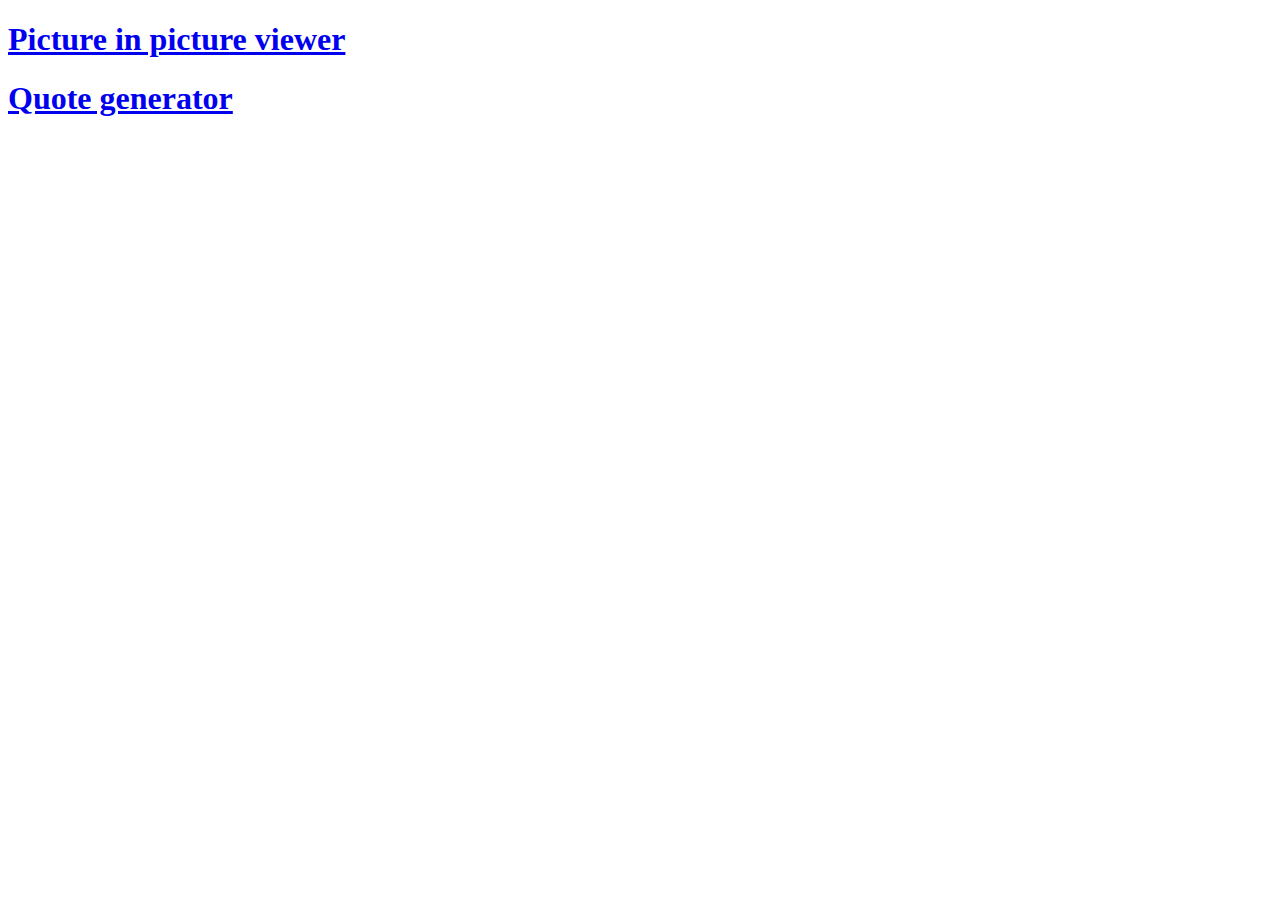
==== index.html @ 493a294d "Add files via upload" ====
<!DOCTYPE html>
<html lang="en">
<head>
    <meta charset="UTF-8">
    <meta http-equiv="X-UA-Compatible" content="IE=edge">
    <meta name="viewport" content="width=device-width, initial-scale=1.0">
    <title>Small projects</title>
</head>
<body>
    <a href="./picture-in-piicture/index.html"><h1>Picture in picture viewer</h1></a>
    <a href="./quote-generator/index.html"><h1>Quote generator</h1></a>
</body>
</html>
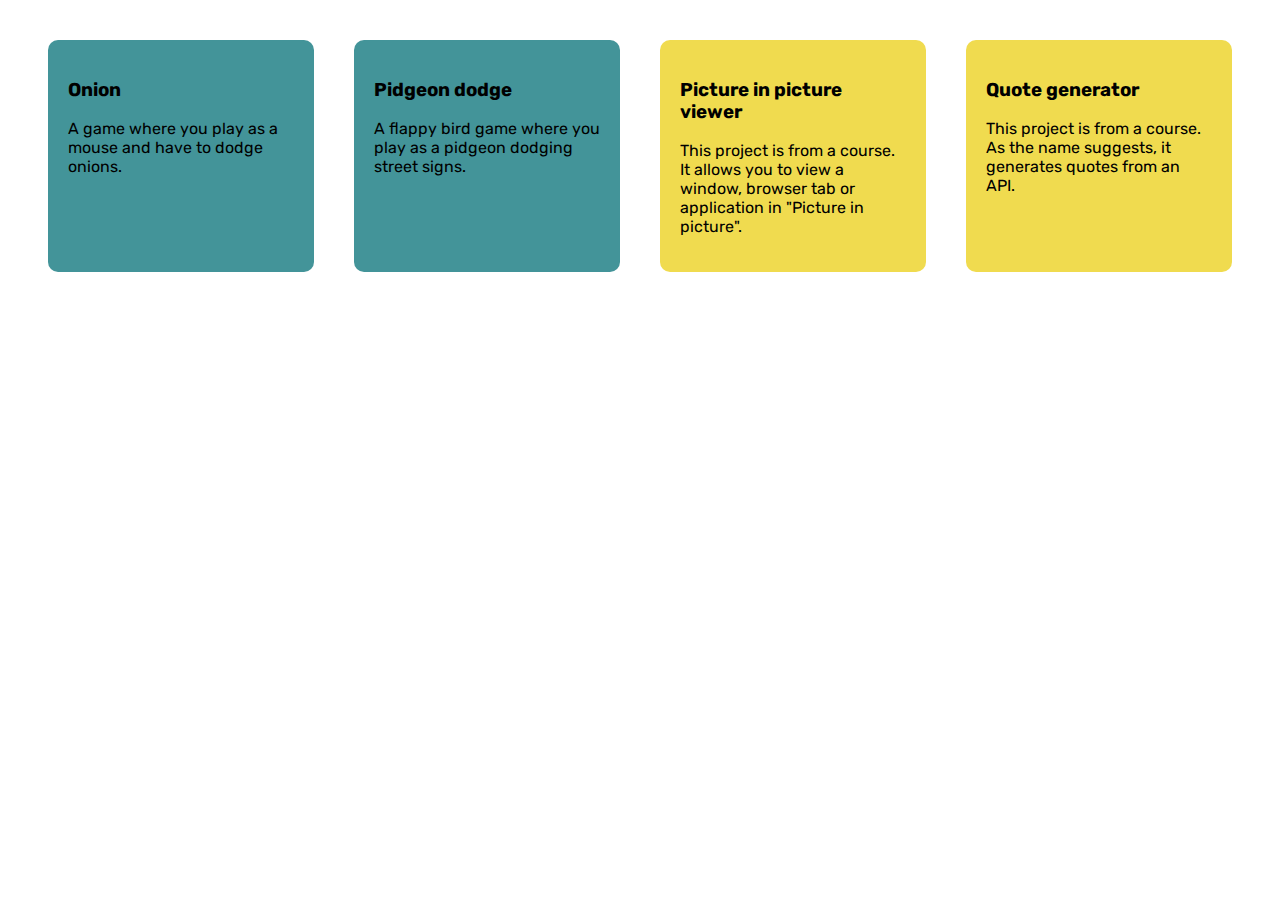
==== commit 974bb650: "changed styling" ====
--- a/index.html
+++ b/index.html
@@ -1,13 +1,70 @@
 <!DOCTYPE html>
 <html lang="en">
-<head>
-    <meta charset="UTF-8">
-    <meta http-equiv="X-UA-Compatible" content="IE=edge">
-    <meta name="viewport" content="width=device-width, initial-scale=1.0">
-    <title>Small projects</title>
-</head>
-<body>
-    <a href="./picture-in-piicture/index.html"><h1>Picture in picture viewer</h1></a>
-    <a href="./quote-generator/index.html"><h1>Quote generator</h1></a>
-</body>
-</html>+  <head>
+    <meta charset="UTF-8" />
+    <meta http-equiv="X-UA-Compatible" content="IE=edge" />
+    <meta name="viewport" content="width=device-width, initial-scale=1.0" />
+    <link
+      rel="stylesheet"
+      href="https://use.fontawesome.com/releases/v5.15.4/css/all.css"
+      integrity="sha384-DyZ88mC6Up2uqS4h/KRgHuoeGwBcD4Ng9SiP4dIRy0EXTlnuz47vAwmeGwVChigm"
+      crossorigin="anonymous"
+    />
+    <link rel="stylesheet" href="style.css" />
+    <title>Youniss | Projects</title>
+  </head>
+  <body>
+    <div class="grid">
+      <section class="container" style="background-color: #439499">
+        <a href="https://younissk.github.io/Onion/"
+          ><h3>Onion</h3>
+          <p>A game where you play as a mouse and have to dodge onions.</p>
+        </a>
+        <div class="technology">
+          <i class="fas fa-gamepad"></i>
+          <i class="fab fa-js-square"></i>
+        </div>
+      </section>
+      <section class="container" style="background-color: #439499">
+        <a href="https://younissk.github.io/flappy-bird-phaser/">
+          <h3>Pidgeon dodge</h3>
+          <p>
+            A flappy bird game where you play as a pidgeon dodging street signs.
+          </p>
+        </a>
+        <div class="technology">
+          <i class="fas fa-gamepad"></i>
+          <i class="fab fa-js-square"></i>
+        </div>
+      </section>
+      <section class="container" style="background-color: #f0db4f">
+        <a href="./picture-in-piicture/index.html"
+          ><h3>Picture in picture viewer</h3>
+          <p>
+            This project is from a course. It allows you to view a window,
+            browser tab or application in "Picture in picture".
+          </p>
+        </a>
+        <div class="technology">
+          <i class="fab fa-js-square"></i>
+          <i class="fab fa-html5"></i>
+          <i class="fab fa-css3-alt"></i>
+        </div>
+      </section>
+      <section class="container" style="background-color: #f0db4f">
+        <a href="./quote-generator/index.html">
+          <h3>Quote generator</h3>
+          <p>
+            This project is from a course. As the name suggests, it generates
+            quotes from an API.
+          </p>
+        </a>
+        <div class="technology">
+          <i class="fab fa-js-square"></i>
+          <i class="fab fa-html5"></i>
+          <i class="fab fa-css3-alt"></i>
+        </div>
+      </section>
+    </div>
+  </body>
+</html>
--- a/style.css
+++ b/style.css
@@ -0,0 +1,23 @@
+@import url("https://fonts.googleapis.com/css2?family=Rubik:wght@300&display=swap");
+
+body {
+  font-family: "Rubik", sans-serif;
+}
+
+.container a {
+  text-decoration: none;
+  color: black;
+}
+
+.container {
+  margin: 20px;
+  padding: 20px;
+  background-color: whitesmoke;
+  border-radius: 10px;
+}
+
+.grid {
+  display: grid;
+  grid-template-columns: repeat(auto-fill, minmax(300px, 1fr));
+  margin: 20px;
+}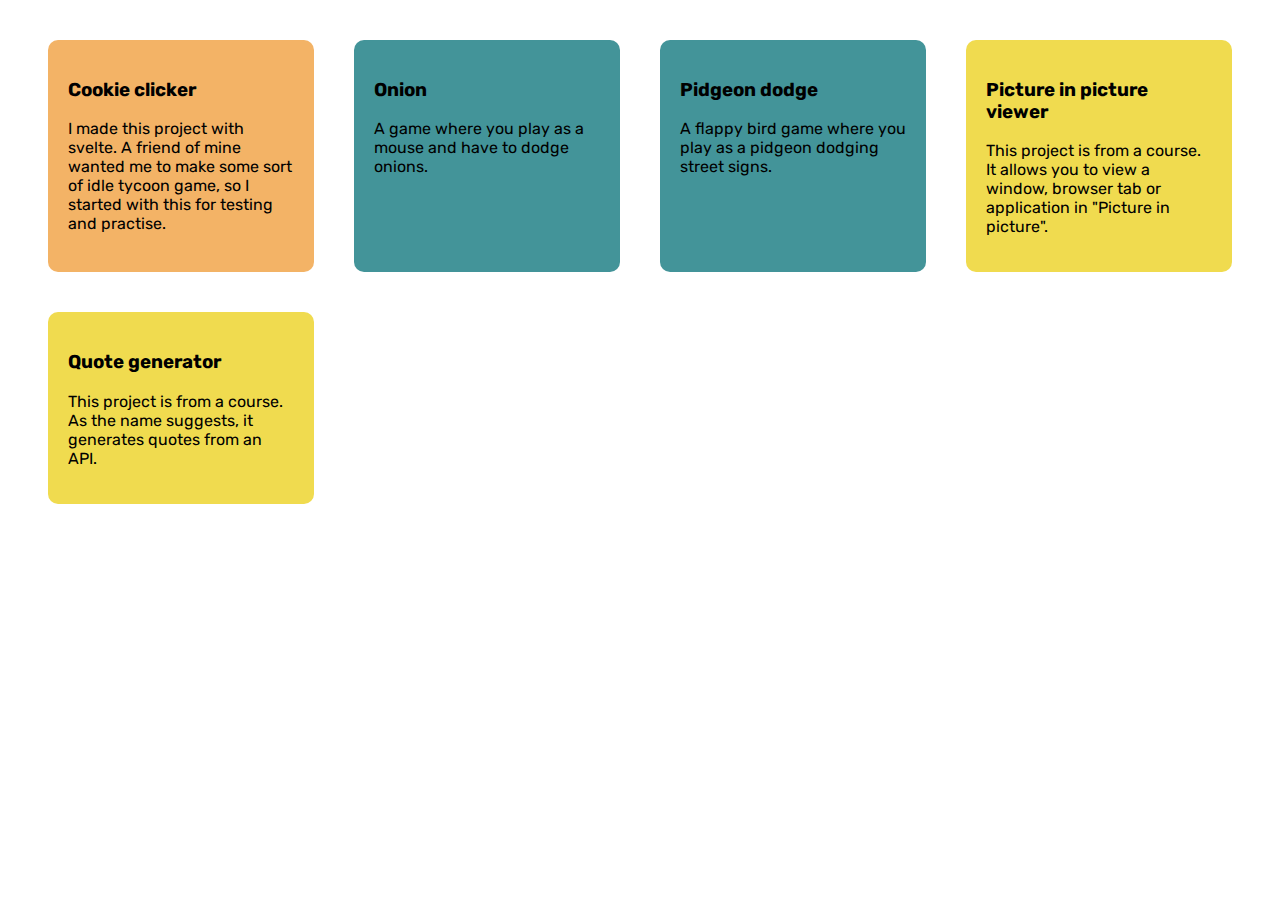
==== commit 83ac115a: "Update index.html" ====
--- a/index.html
+++ b/index.html
@@ -15,6 +15,22 @@
   </head>
   <body>
     <div class="grid">
+      <section class="container" style="background-color: #f3b366">
+        <a href="cookies.youniss.info">
+          <h3>Cookie clicker</h3>
+          <p>
+            I made this project with svelte. A friend of mine wanted me to make
+            some sort of idle tycoon game, so I started with this for testing
+            and practise.
+          </p>
+        </a>
+        <div class="technology">
+          <i class="fas fa-gamepad"></i>
+          <i class="fab fa-js-square"></i>
+          <i class="fab fa-html5"></i>
+          <i class="fab fa-css3-alt"></i>
+        </div>
+      </section>
       <section class="container" style="background-color: #439499">
         <a href="https://younissk.github.io/Onion/"
           ><h3>Onion</h3>
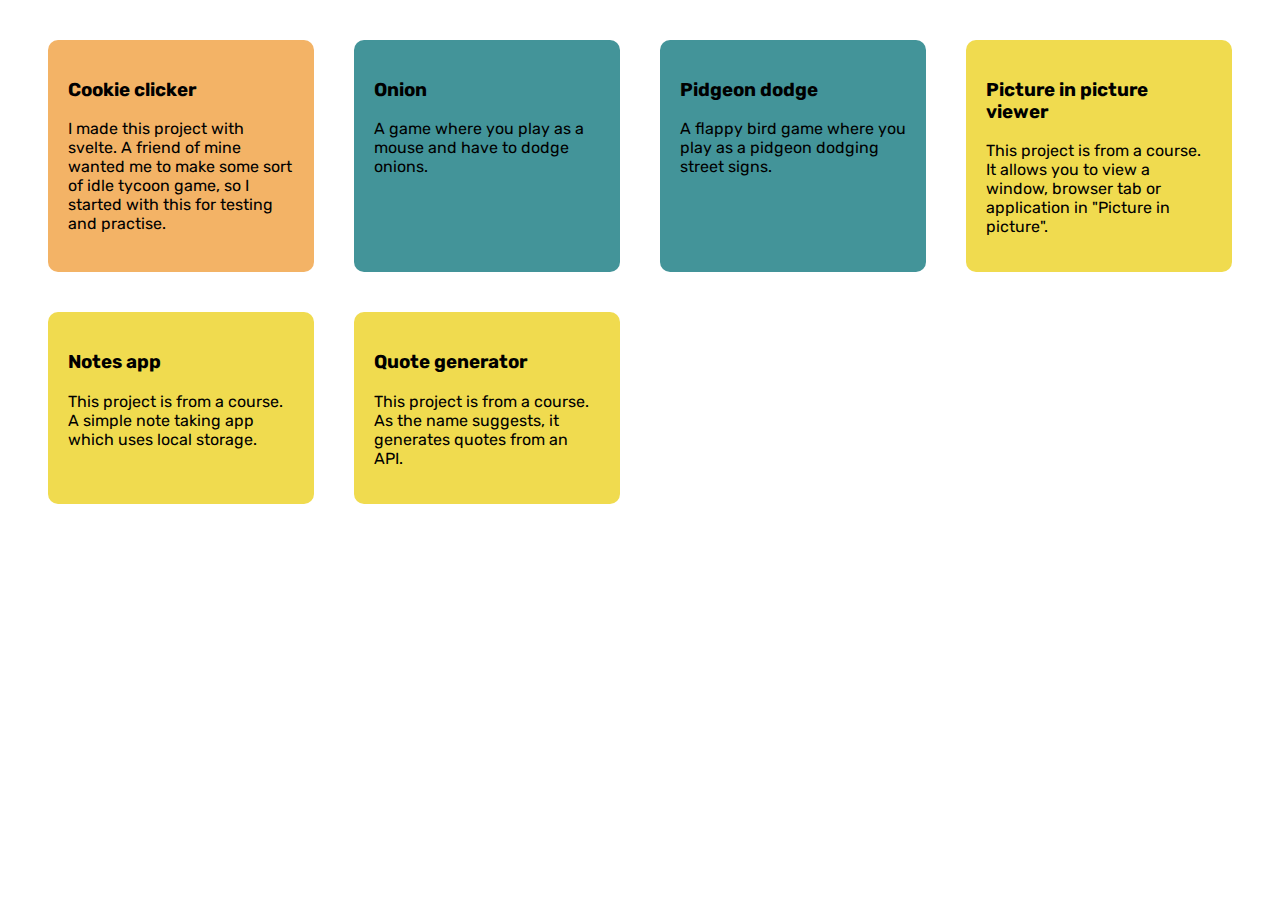
==== commit 901f0076: "Notes app" ====
--- a/index.html
+++ b/index.html
@@ -16,7 +16,7 @@
   <body>
     <div class="grid">
       <section class="container" style="background-color: #f3b366">
-        <a href="cookies.youniss.info">
+        <a href="https://cookies.youniss.info">
           <h3>Cookie clicker</h3>
           <p>
             I made this project with svelte. A friend of mine wanted me to make
@@ -68,6 +68,20 @@
         </div>
       </section>
       <section class="container" style="background-color: #f0db4f">
+        <a href="./Notes/index.html"
+          ><h3>Notes app</h3>
+          <p>
+            This project is from a course. A simple note taking app which uses
+            local storage.
+          </p>
+        </a>
+        <div class="technology">
+          <i class="fab fa-js-square"></i>
+          <i class="fab fa-html5"></i>
+          <i class="fab fa-css3-alt"></i>
+        </div>
+      </section>
+      <section class="container" style="background-color: #f0db4f">
         <a href="./quote-generator/index.html">
           <h3>Quote generator</h3>
           <p>
